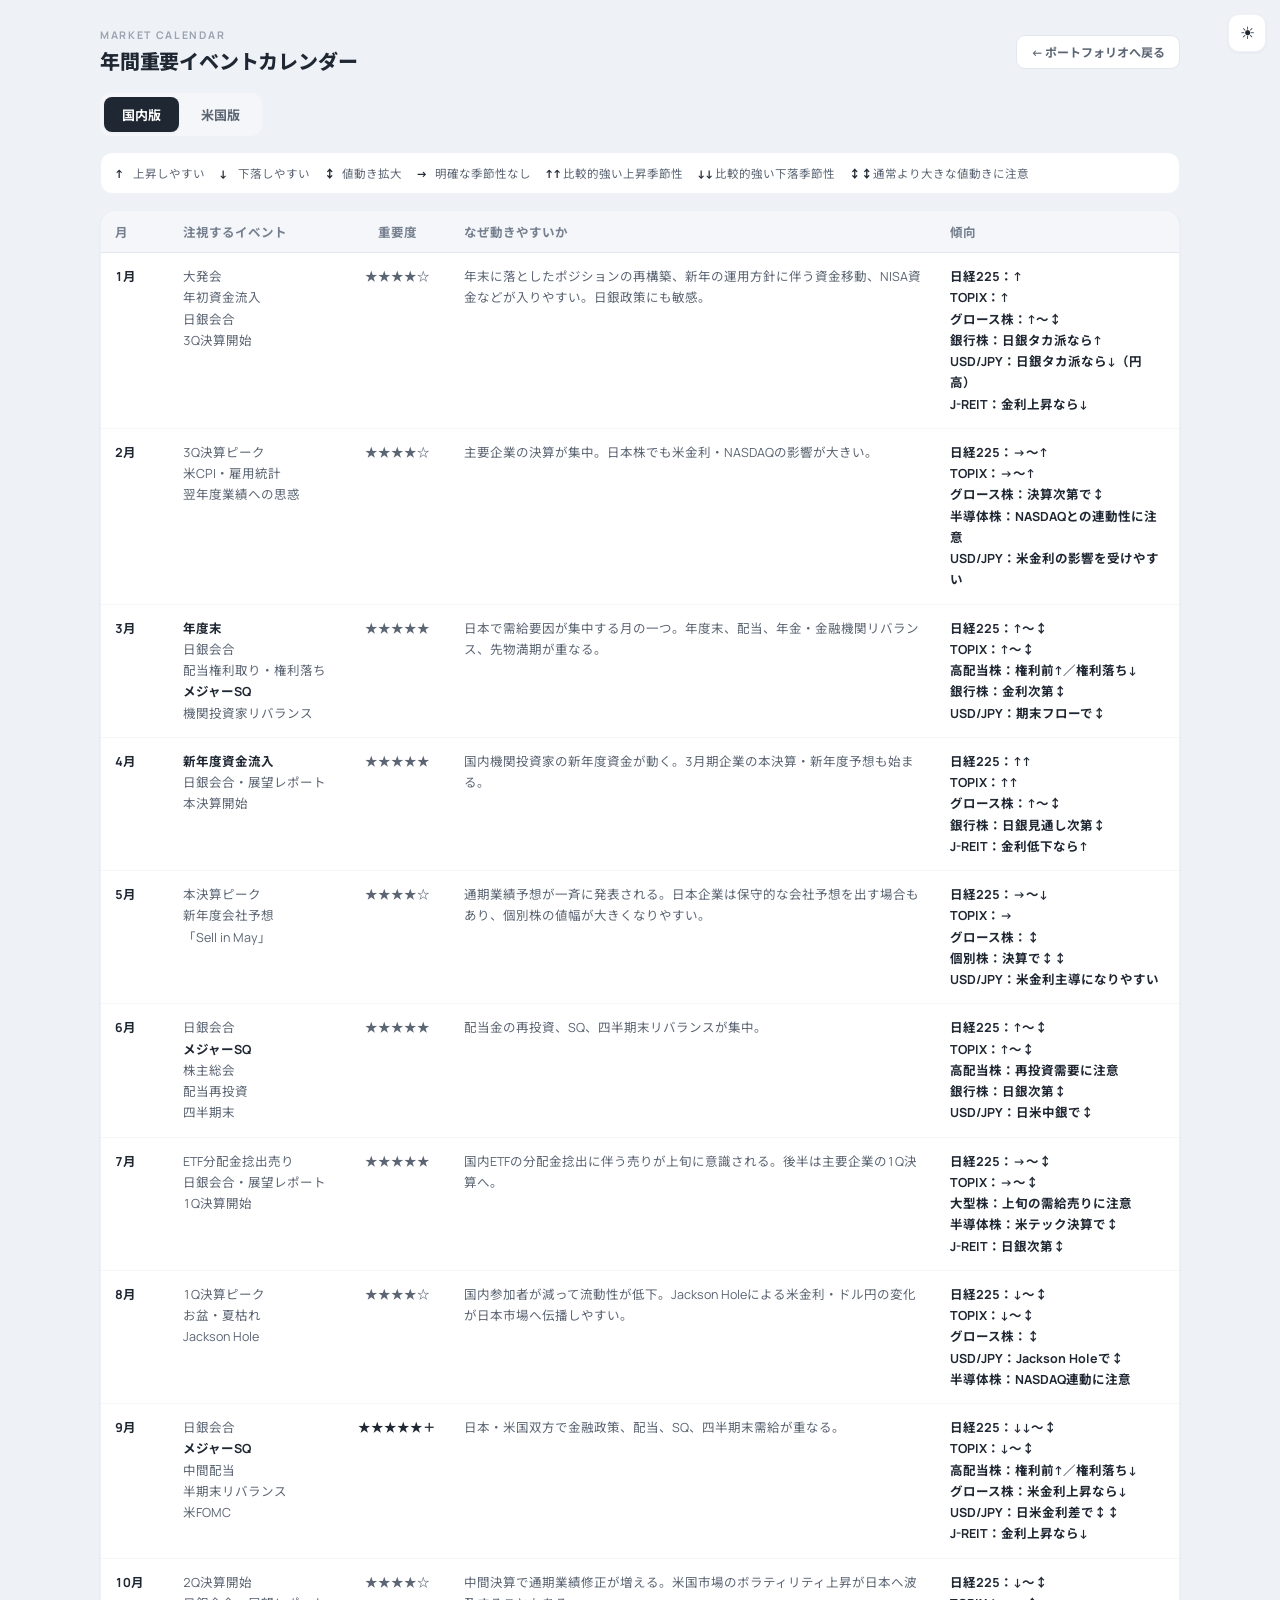
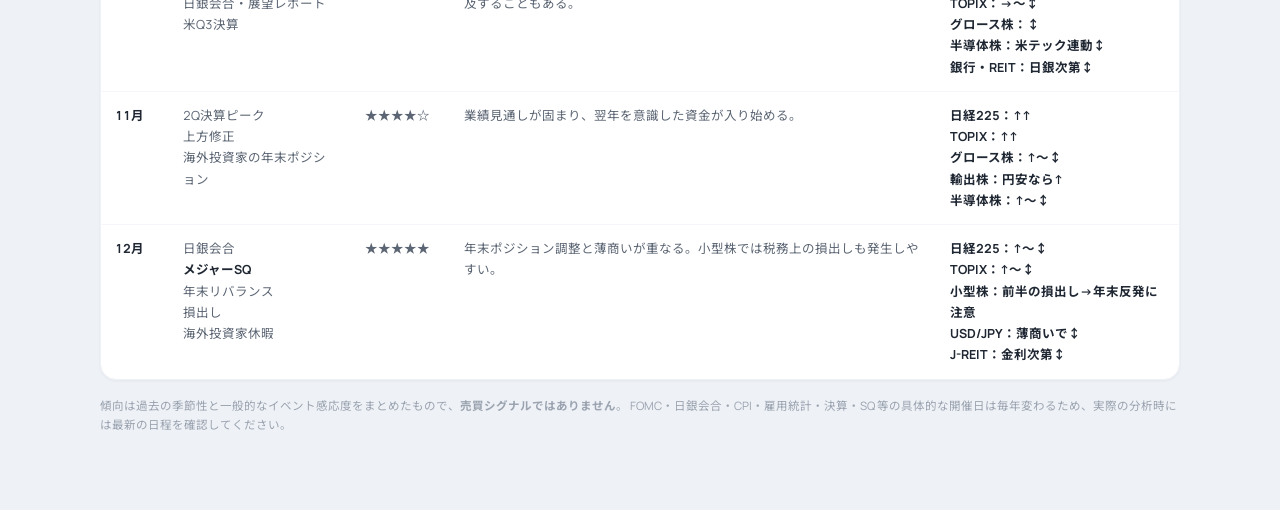
==== calendar.html @ 21ee5ef6 "[add] カレンダー画面" ====
<!DOCTYPE html>
<html>
<head>
<meta charset="utf-8">
<meta name="viewport" content="width=device-width, initial-scale=1">
<title>年間重要イベントカレンダー</title>
<meta name="description" content="日本株・米国株・為替・金利等を分析する際の年間の季節性・需給・金融政策・決算イベントをまとめた年間重要イベントカレンダー（国内版／米国版）。">
<meta name="robots" content="noindex">
<link rel="icon" type="image/svg+xml" href="./favicon.svg">
<link rel="icon" type="image/png" sizes="32x32" href="./favicon-32.png">
<link rel="apple-touch-icon" href="./apple-touch-icon.png">
<link rel="preconnect" href="https://fonts.googleapis.com">
<link rel="preconnect" href="https://fonts.gstatic.com" crossorigin>
<link href="https://fonts.googleapis.com/css2?family=Manrope:wght@400;500;600;700;800&family=Noto+Sans+JP:wght@400;500;700&display=swap" rel="stylesheet">
<link rel="stylesheet" href="./styles.css">
<script>
// テーマ初期化（FOUC回避）：index.html と同じ localStorage キー（pf-theme）を共有し、
// styles.css 適用前に <html data-theme> を確定させて初期描画のちらつきを防ぐ。
(function () {
  try {
    var saved = localStorage.getItem('pf-theme');
    var prefersDark = window.matchMedia && window.matchMedia('(prefers-color-scheme: dark)').matches;
    var theme = saved || (prefersDark ? 'dark' : 'light');
    document.documentElement.setAttribute('data-theme', theme);
  } catch (e) {
    document.documentElement.setAttribute('data-theme', 'light');
  }
})();
</script>
<style>
/* このページ専用スタイル。構造色は styles.css の var(--pf-*) を再利用する。 */
.cal-page { min-height: 100vh; padding: 28px 16px 64px; }
.cal-wrap { max-width: 1080px; margin: 0 auto; }
.cal-topbar { display: flex; justify-content: space-between; align-items: center; gap: 16px; flex-wrap: wrap; margin-bottom: 18px; }
.cal-heading { display: flex; flex-direction: column; gap: 4px; }
.cal-label { font-size: 10.5px; letter-spacing: .16em; color: var(--pf-muted); font-weight: 700; }
.cal-title { font-size: 20px; font-weight: 800; letter-spacing: -.01em; color: var(--pf-text); }
.cal-back { display: inline-flex; align-items: center; gap: 6px; text-decoration: none; border: 1px solid var(--pf-border-strong); background: var(--pf-surface); color: var(--pf-text-2); border-radius: 9px; padding: 7px 14px; font-family: inherit; font-size: 12px; font-weight: 700; cursor: pointer; transition: background-color .15s ease, color .15s ease; }
.cal-back:hover { background: var(--pf-surface-2); color: var(--pf-text); }

.cal-tabs { display: inline-flex; gap: 4px; background: var(--pf-surface-2); border-radius: 11px; padding: 4px; margin-bottom: 16px; }
.cal-tab { border: none; background: transparent; color: var(--pf-text-2); border-radius: 8px; padding: 8px 18px; font-family: inherit; font-size: 13px; font-weight: 700; cursor: pointer; transition: background-color .15s ease, color .15s ease; }
.cal-tab.is-active { background: var(--pf-toggle-active); color: var(--pf-on-accent); box-shadow: 0 1px 3px var(--pf-shadow); }

/* 記号レジェンド */
.cal-legend { display: flex; flex-wrap: wrap; gap: 8px 14px; margin-bottom: 16px; padding: 12px 14px; background: var(--pf-surface); border: 1px solid var(--pf-border); border-radius: 12px; }
.cal-legend-item { font-size: 11.5px; color: var(--pf-text-2); }
.cal-legend-sym { display: inline-block; min-width: 1.6em; font-weight: 800; color: var(--pf-text); }

/* テーブル */
.cal-card { background: var(--pf-surface); border: 1px solid var(--pf-border); border-radius: 16px; box-shadow: 0 1px 3px var(--pf-shadow); overflow: hidden; }
.cal-table-scroll { overflow-x: auto; }
.cal-table { width: 100%; border-collapse: collapse; font-size: 12.5px; }
.cal-table th { text-align: left; font-weight: 700; color: var(--pf-text-3); background: var(--pf-surface-2); padding: 11px 14px; border-bottom: 1px solid var(--pf-border-strong); white-space: nowrap; position: sticky; top: 0; }
.cal-table th.cal-c-imp { text-align: center; }
.cal-table td { padding: 13px 14px; border-bottom: 1px solid var(--pf-row-border); color: var(--pf-text-2); vertical-align: top; line-height: 1.7; }
.cal-table tr:last-child td { border-bottom: none; }
.cal-table tr:hover td { background: var(--pf-row-hover); }
.cal-table td strong, .cal-table th strong { color: var(--pf-text); font-weight: 700; }
.cal-c-month { color: var(--pf-text); font-weight: 800; white-space: nowrap; width: 68px; }
.cal-c-imp { text-align: center; white-space: nowrap; color: var(--pf-cat-jp); font-weight: 700; }
.cal-c-event { min-width: 150px; }
.cal-c-why { min-width: 200px; color: var(--pf-text-3); }
.cal-c-trend { min-width: 220px; }

.cal-note { margin-top: 16px; font-size: 11.5px; color: var(--pf-muted); line-height: 1.7; }
.cal-state { padding: 40px 16px; text-align: center; color: var(--pf-muted); font-size: 13px; }

@media (max-width: 640px) {
  .cal-page { padding: 20px 10px 48px; }
  .cal-title { font-size: 17px; }
  .cal-table { font-size: 12px; }
  .cal-table th, .cal-table td { padding: 10px 10px; }
}
</style>
</head>
<body>
<button id="pf-theme-toggle" class="pf-theme-toggle" type="button" aria-label="テーマ切替" title="ライト / ダーク切替"></button>
<script>
// テーマ切替トグル（index.html と同一挙動・同一 localStorage キー）
(function () {
  var btn = document.getElementById('pf-theme-toggle');
  if (!btn) return;
  var mq = window.matchMedia ? window.matchMedia('(prefers-color-scheme: dark)') : null;
  function current() { return document.documentElement.getAttribute('data-theme') === 'dark' ? 'dark' : 'light'; }
  function apply(theme) {
    document.documentElement.setAttribute('data-theme', theme);
    btn.textContent = theme === 'dark' ? '☾' : '☀';
  }
  apply(current());
  btn.addEventListener('click', function () {
    var next = current() === 'dark' ? 'light' : 'dark';
    try { localStorage.setItem('pf-theme', next); } catch (e) {}
    apply(next);
  });
  if (mq && mq.addEventListener) {
    mq.addEventListener('change', function (e) {
      var saved;
      try { saved = localStorage.getItem('pf-theme'); } catch (err) { saved = null; }
      if (!saved) apply(e.matches ? 'dark' : 'light');
    });
  }
})();
</script>

<div class="cal-page">
  <div class="cal-wrap">
    <div class="cal-topbar">
      <div class="cal-heading">
        <div class="cal-label">MARKET CALENDAR</div>
        <div class="cal-title">年間重要イベントカレンダー</div>
      </div>
      <a class="cal-back" href="./index.html">← ポートフォリオへ戻る</a>
    </div>

    <div class="cal-tabs" id="cal-tabs" role="tablist">
      <button class="cal-tab is-active" data-key="jp" role="tab" aria-selected="true">国内版</button>
      <button class="cal-tab" data-key="us" role="tab" aria-selected="false">米国版</button>
    </div>

    <div class="cal-legend" aria-label="傾向カラムの記号">
      <span class="cal-legend-item"><span class="cal-legend-sym">↑</span>上昇しやすい</span>
      <span class="cal-legend-item"><span class="cal-legend-sym">↓</span>下落しやすい</span>
      <span class="cal-legend-item"><span class="cal-legend-sym">↕</span>値動き拡大</span>
      <span class="cal-legend-item"><span class="cal-legend-sym">→</span>明確な季節性なし</span>
      <span class="cal-legend-item"><span class="cal-legend-sym">↑↑</span>比較的強い上昇季節性</span>
      <span class="cal-legend-item"><span class="cal-legend-sym">↓↓</span>比較的強い下落季節性</span>
      <span class="cal-legend-item"><span class="cal-legend-sym">↕↕</span>通常より大きな値動きに注意</span>
    </div>

    <div class="cal-card">
      <div id="cal-body" class="cal-table-scroll">
        <div class="cal-state">読み込み中…</div>
      </div>
    </div>

    <p class="cal-note">
      傾向は過去の季節性と一般的なイベント感応度をまとめたもので、<strong>売買シグナルではありません</strong>。
      FOMC・日銀会合・CPI・雇用統計・決算・SQ 等の具体的な開催日は毎年変わるため、実際の分析時には最新の日程を確認してください。
    </p>
  </div>
</div>

<script>
// ------------------------------------------------------------------
// マークダウン（chat-gpt/年間重要イベントカレンダー_*.md）の
// 「## 年間カレンダー」直後のテーブルのみを取り出して描画する。
// マークダウンを単一情報源とし、この画面はビューに徹する。
// ------------------------------------------------------------------
(function () {
  var SOURCES = {
    jp: 'chat-gpt/年間重要イベントカレンダー_国内版.md',
    us: 'chat-gpt/年間重要イベントカレンダー_米国版.md'
  };
  var cache = {};       // key -> HTMLString（描画済みテーブル）
  var current = 'jp';
  var body = document.getElementById('cal-body');

  function escapeHtml(s) {
    return s.replace(/&/g, '&amp;').replace(/</g, '&lt;').replace(/>/g, '&gt;');
  }
  // セル内の記法を安全に変換：先にエスケープ→**bold**と<br>のみ復元する。
  function renderCell(raw) {
    var html = escapeHtml(raw);
    html = html.replace(/&lt;br\s*\/?&gt;/gi, '<br>');       // <br> を復元
    html = html.replace(/\*\*([^*]+)\*\*/g, '<strong>$1</strong>'); // **bold**
    return html;
  }
  function splitRow(line) {
    // 前後の | を落としてセル分割（セル内に | は出現しない前提）
    var t = line.trim().replace(/^\|/, '').replace(/\|$/, '');
    return t.split('|').map(function (c) { return c.trim(); });
  }
  function isSeparator(cells) {
    return cells.every(function (c) { return /^:?-{2,}:?$/.test(c.replace(/\s/g, '')); });
  }

  // 「## 年間カレンダー」セクション内の最初のテーブルを抽出
  function extractTable(md) {
    var lines = md.split(/\r?\n/);
    var i = 0, n = lines.length;
    while (i < n && !/^##\s*年間カレンダー\s*$/.test(lines[i])) i++;
    if (i >= n) return null;
    i++;
    // テーブル開始（| で始まる行）まで空行等を読み飛ばす
    while (i < n && lines[i].trim().indexOf('|') !== 0) {
      if (/^#{1,6}\s/.test(lines[i])) return null; // 次の見出しに達したらテーブル無し
      i++;
    }
    var rows = [];
    while (i < n && lines[i].trim().indexOf('|') === 0) {
      rows.push(splitRow(lines[i]));
      i++;
    }
    if (rows.length < 2) return null;
    return rows;
  }

  function buildTableHtml(rows) {
    var header = rows[0];
    var classFor = ['cal-c-month', 'cal-c-event', 'cal-c-imp', 'cal-c-why', 'cal-c-trend'];
    var html = '<table class="cal-table"><thead><tr>';
    header.forEach(function (h, idx) {
      var extra = (idx === 2) ? ' cal-c-imp' : '';
      html += '<th class="' + (classFor[idx] || '') + extra + '">' + renderCell(h) + '</th>';
    });
    html += '</tr></thead><tbody>';
    for (var r = 1; r < rows.length; r++) {
      if (isSeparator(rows[r])) continue;
      html += '<tr>';
      rows[r].forEach(function (c, idx) {
        html += '<td class="' + (classFor[idx] || '') + '">' + renderCell(c) + '</td>';
      });
      html += '</tr>';
    }
    html += '</tbody></table>';
    return html;
  }

  function render(key) {
    if (cache[key]) { body.innerHTML = cache[key]; return; }
    body.innerHTML = '<div class="cal-state">読み込み中…</div>';
    fetch(encodeURI(SOURCES[key]))
      .then(function (res) {
        if (!res.ok) throw new Error('HTTP ' + res.status);
        return res.text();
      })
      .then(function (md) {
        var rows = extractTable(md);
        if (!rows) throw new Error('「年間カレンダー」テーブルが見つかりませんでした。');
        var html = buildTableHtml(rows);
        cache[key] = html;
        if (current === key) body.innerHTML = html;
      })
      .catch(function (err) {
        if (current === key) {
          body.innerHTML = '<div class="cal-state">カレンダーを読み込めませんでした（' + escapeHtml(String(err.message || err)) +
            '）。<br>ローカルでは簡易HTTPサーバ経由で開いてください（例: <code>python -m http.server</code>）。</div>';
        }
      });
  }

  // タブ切替
  var tabs = document.getElementById('cal-tabs');
  tabs.addEventListener('click', function (e) {
    var btn = e.target.closest('.cal-tab');
    if (!btn) return;
    var key = btn.getAttribute('data-key');
    if (key === current) return;
    current = key;
    Array.prototype.forEach.call(tabs.querySelectorAll('.cal-tab'), function (b) {
      var active = b === btn;
      b.classList.toggle('is-active', active);
      b.setAttribute('aria-selected', active ? 'true' : 'false');
    });
    render(key);
  });

  render(current);
})();
</script>
</body>
</html>
---- styles.css ----
/* 資産ポートフォリオ ダッシュボード — スタイル
   dashboard.dc.html のテンプレートはこのクラス（pf- 接頭辞）を参照。
   動的な値（色・幅・grid列など {{ }} 由来）はテンプレート側の inline style に残す。 */

/* ===== THEME TOKENS =====
   色は CSS 変数で一元管理。ライトを既定とし、[data-theme="dark"] で上書きする。
   カテゴリ色（#5b9bd5 等）や損益の赤緑はデータ可視化色のためテーマ非依存（JS 側で固定）。
   インライン style / JS が出力する構造色（背景・文字・境界・トグル）は var(--pf-*) を参照する。 */
:root {
  color-scheme: light;
  --pf-bg: #eef1f6;            /* ページ背景 */
  --pf-surface: #ffffff;       /* カード背景 */
  --pf-surface-2: #f4f6f9;     /* トグルグループ・チップ等の薄い面 */
  --pf-surface-soft: #fafbfc;  /* 空状態などの極薄面 */
  --pf-row-hover: #f6f8fb;     /* 行ホバー */
  --pf-row-hover-2: #f9fafc;   /* テーブル行ホバー */
  --pf-border: #eef1f5;        /* 標準ボーダー */
  --pf-border-strong: #e2e7ee; /* 強めのボーダー（戻るボタン・破線） */
  --pf-text: #1f2733;          /* 本文・濃色 */
  --pf-text-2: #5b6573;        /* 副次テキスト */
  --pf-text-3: #76808f;        /* 控えめテキスト */
  --pf-muted: #9aa3af;         /* ラベル・補助 */
  --pf-faint: #b6bdc7;         /* 最も淡い（非アクティブ矢印・中立） */
  --pf-divider: #dfe3e9;       /* 区切り「·」「/」 */
  --pf-grid: #f1f3f7;          /* グリッド線 */
  --pf-row-border: #f4f6f9;    /* 行境界 */
  --pf-track: #eef1f5;         /* ゲージのトラック */
  --pf-donut-ring: #f0f2f6;    /* ドーナツ背景リング */
  --pf-donut-text-stroke: #ffffff; /* 中央テキストの白縁（リングと重なっても可読に） */
  /* カテゴリ色（国内株/米国株/投信）。ライトを既定とし、ダークは同一色相の暗ステップへ差し替える。
     ダーク値は dataviz スキルの検証（明度帯 L0.48-0.67・彩度・CVD・対サーフェス3:1）を通過した色。 */
  --pf-cat-jp: #5b9bd5;        /* 国内株 */
  --pf-cat-us: #5cc4a3;        /* 米国株 */
  --pf-cat-fund: #9b8cd4;      /* 投資信託 */
  --pf-toggle-active: #1f2733; /* アクティブトグルの背景 */
  --pf-on-accent: #ffffff;     /* 濃色面の上の文字 */
  --pf-accent: #5b9bd5;        /* リンク等のアクセント */
  --pf-shadow: rgba(31, 39, 51, .05);
  --pf-shadow-2: rgba(31, 39, 51, .1);
  --pf-selection: #cfe0f3;
}

[data-theme="dark"] {
  color-scheme: dark;
  --pf-bg: #0e1217;
  --pf-surface: #171c24;
  --pf-surface-2: #222933;
  --pf-surface-soft: #141921;
  --pf-row-hover: #1e242d;
  --pf-row-hover-2: #1e242d;
  --pf-border: #272e39;
  --pf-border-strong: #333b47;
  --pf-text: #e7eaef;
  --pf-text-2: #aab3c0;
  --pf-text-3: #8a94a3;
  --pf-muted: #727c8b;
  --pf-faint: #566070;
  --pf-divider: #333b47;
  --pf-grid: #222933;
  --pf-row-border: #222933;
  --pf-track: #2a313c;
  --pf-donut-ring: #262d38;
  --pf-donut-text-stroke: #171c24;
  --pf-cat-jp: #4a86c4;        /* 国内株（ダーク・検証済み） */
  --pf-cat-us: #3ba081;        /* 米国株（ダーク・検証済み） */
  --pf-cat-fund: #8571c9;      /* 投資信託（ダーク・検証済み） */
  --pf-toggle-active: #3a4555;
  --pf-on-accent: #ffffff;
  --pf-accent: #6aa9e0;
  --pf-shadow: rgba(0, 0, 0, .3);
  --pf-shadow-2: rgba(0, 0, 0, .45);
  --pf-selection: #294a6b;
}

/* ===== RESET / GLOBAL ===== */
* { box-sizing: border-box; }
html, body { margin: 0; padding: 0; }
body { font-family: 'Manrope', 'Noto Sans JP', sans-serif; background: var(--pf-bg); color: var(--pf-text); -webkit-font-smoothing: antialiased; font-variant-numeric: tabular-nums; transition: background-color .2s ease, color .2s ease; }
::selection { background: var(--pf-selection); }

/* ===== LAYOUT ===== */
.pf-page { min-height: 100vh; padding: clamp(14px,3.5vw,30px) clamp(11px,3.5vw,20px) 70px; }
.pf-wrap { max-width: 1160px; margin: 0 auto; }

/* ===== THEME TOGGLE （x-dc の外に置く固定ボタン） ===== */
.pf-theme-toggle { position: fixed; top: 14px; right: 14px; z-index: 1000; width: 38px; height: 38px; border-radius: 11px; border: 1px solid var(--pf-border); background: var(--pf-surface); box-shadow: 0 1px 3px var(--pf-shadow); color: var(--pf-text); font-size: 17px; line-height: 1; cursor: pointer; display: flex; align-items: center; justify-content: center; transition: background-color .2s ease, border-color .2s ease, box-shadow .2s ease; }
.pf-theme-toggle:hover { box-shadow: 0 2px 8px var(--pf-shadow-2); }

/* ===== SCROLL TO TOP （x-dc の外に置く固定ボタン。一定量スクロールで表示） ===== */
.pf-totop { position: fixed; bottom: 20px; right: 14px; z-index: 1000; width: 44px; height: 44px; border-radius: 12px; border: 1px solid var(--pf-border); background: var(--pf-surface); box-shadow: 0 1px 3px var(--pf-shadow); color: var(--pf-text); font-size: 19px; line-height: 1; cursor: pointer; display: flex; align-items: center; justify-content: center; transition: background-color .2s ease, border-color .2s ease, box-shadow .2s ease, opacity .2s ease, visibility .2s ease, transform .2s ease; opacity: 0; visibility: hidden; transform: translateY(8px); }
.pf-totop.is-visible { opacity: 1; visibility: visible; transform: translateY(0); }
.pf-totop:hover { box-shadow: 0 2px 8px var(--pf-shadow-2); }

/* ===== shared utilities ===== */
.pf-label { color: var(--pf-muted); font-weight: 600; }   /* グレーの小見出しラベル */
.pf-strong { color: var(--pf-text); }                      /* 強調（濃色） */
.pf-strong2 { color: var(--pf-text-2); }
.pf-muted { color: var(--pf-text-3); }
.pf-code { font-size: 10.5px; color: var(--pf-muted); font-weight: 600; }
.pf-min0 { min-width: 0; }
.pf-tright { text-align: right; }
.pf-nowrap { white-space: nowrap; }
.pf-num { text-align: right; font-weight: 700; }         /* 右寄せ数値 */
.pf-subpct { opacity: .85; font-weight: 600; }            /* 値に添える % */
.pf-op85 { opacity: .85; }

/* ===== HEADER ===== */
.pf-topbar { display: flex; justify-content: space-between; align-items: center; gap: 16px; flex-wrap: wrap; margin-bottom: 18px; }
.pf-brand { display: flex; align-items: flex-end; gap: 13px; }
.pf-logo { width: 42px; height: 42px; border-radius: 13px; background: linear-gradient(135deg,#5b9bd5,#9b8cd4); display: flex; align-items: center; justify-content: center; color: #fff; font-weight: 800; font-size: 17px; letter-spacing: .02em; }
.pf-brand-label { font-size: 10.5px; letter-spacing: .16em; color: var(--pf-muted); font-weight: 700; }
.pf-brand-title { font-size: 18px; font-weight: 800; letter-spacing: -.01em; }
.pf-brand-cal { display: inline-flex; align-items: center; gap: 5px; text-decoration: none; border: 1px solid var(--pf-border-strong); background: var(--pf-surface); color: var(--pf-text-2); border-radius: 9px; padding: 6px 12px; font-size: 12px; font-weight: 700; white-space: nowrap; transition: background-color .15s ease, color .15s ease, border-color .15s ease; }
.pf-brand-cal:hover { background: var(--pf-surface-2); color: var(--pf-text); border-color: var(--pf-accent); }
.pf-meta { text-align: right; font-size: 12px; color: var(--pf-text-3); line-height: 1.7; }
.pf-meta-rate { display: flex; align-items: center; justify-content: flex-end; gap: 7px; margin-top: 2px; }
.pf-meta-badge { display: inline-flex; align-items: center; gap: 4px; font-size: 10.5px; color: var(--pf-muted); }
.pf-meta-mobile { display: flex; flex-wrap: wrap; align-items: center; gap: 2px 7px; width: 100%; font-size: 11px; color: var(--pf-muted); line-height: 1.4; }
.pf-dot { width: 7px; height: 7px; border-radius: 50%; }
.pf-dot-sm { width: 6px; height: 6px; border-radius: 50%; }

/* ===== SUMMARY + TREND CHART ===== */
.pf-summary { background: var(--pf-surface); border: 1px solid var(--pf-border); box-shadow: 0 1px 3px var(--pf-shadow); border-radius: 16px; padding: clamp(9px,2vw,12px) clamp(14px,4vw,20px); margin-bottom: 12px; }
.pf-summary-head { display: flex; flex-wrap: wrap; gap: 6px 16px; align-items: flex-start; justify-content: space-between; margin-bottom: 8px; }
.pf-summary-left { display: flex; flex-direction: column; align-items: flex-start; gap: 3px; flex: 1 1 auto; min-width: 0; }
.pf-total { font-size: clamp(21px,4.4vw,27px); font-weight: 800; letter-spacing: -.02em; line-height: 1.1; }
.pf-total-label { font-size: 11px; color: var(--pf-muted); font-weight: 600; letter-spacing: .03em; margin-right: 6px; }
.pf-summary-metrics { font-size: 12px; }
.pf-toggles { display: flex; flex-wrap: nowrap; gap: 6px; align-items: flex-start; margin-left: auto; }
.pf-toggle-group { display: flex; gap: 2px; background: var(--pf-surface-2); border-radius: 8px; padding: 2px; }
.pf-tbtn { border: none; border-radius: 6px; padding: 4px 9px; cursor: pointer; font-family: inherit; font-size: 11px; font-weight: 700; white-space: nowrap; }
.pf-tbtn--r { padding: 4px 8px; }
.pf-chart-pos { position: relative; }
.pf-chart-svg { display: block; height: clamp(72px,11vw,96px); }
.pf-chart-dots { position: absolute; inset: 0; pointer-events: none; }
.pf-chart-dot { position: absolute; width: 9px; height: 9px; transform: translate(-50%,-50%); pointer-events: none; }
.pf-chart-dot::before { content: ""; position: absolute; left: 50%; top: 50%; width: 9px; height: 9px; border-radius: 50%; background: var(--pf-surface); border: 2px solid currentColor; box-sizing: border-box; transform: translate(-50%,-50%); }
.pf-chart-dot--active::before { width: 12px; height: 12px; }
.pf-chart-hit { position: absolute; inset: 0; z-index: 2; cursor: pointer; }
.pf-chart-tip { position: absolute; z-index: 3; pointer-events: none; white-space: nowrap; background: var(--pf-surface); border: 1px solid var(--pf-border); border-radius: 8px; box-shadow: 0 1px 3px var(--pf-shadow); padding: 5px 9px; line-height: 1.35; text-align: center; }
.pf-chart-tip-d { display: block; font-size: 10.5px; color: var(--pf-muted); }
.pf-chart-tip-v { display: block; font-size: 12.5px; font-weight: 700; letter-spacing: -.01em; font-variant-numeric: tabular-nums; }
.pf-chart-tip-m { display: block; font-size: 10.5px; font-weight: 700; letter-spacing: -.01em; font-variant-numeric: tabular-nums; margin-top: 1px; }
.pf-chart-xticks { display: flex; justify-content: space-between; margin-top: 3px; font-size: 10.5px; color: var(--pf-muted); }
.pf-empty { height: clamp(64px,11vw,84px); display: flex; align-items: center; justify-content: center; text-align: center; padding: 0 16px; color: var(--pf-muted); font-size: 13px; line-height: 1.6; background: var(--pf-surface-soft); border-radius: 12px; border: 1px dashed var(--pf-border-strong); }
.pf-daymonth { margin-top: 7px; font-size: 11.5px; color: var(--pf-text-3); line-height: 1.5; }
.pf-period { margin-top: 5px; font-size: 12px; color: var(--pf-text-3); }
.pf-hilo { margin-top: 3px; font-size: 11px; color: var(--pf-muted); white-space: nowrap; }
/* 資産構成の推移（積み上げ棒） */
.pf-bars-unit { font-size: 9.5px; color: var(--pf-muted); margin: 2px 0 2px 34px; }
.pf-bars-wrap { position: relative; padding-left: 34px; }
.pf-bars-yaxis { position: absolute; left: 0; top: 0; bottom: 0; width: 32px; }
.pf-bars-ytick { position: absolute; right: 4px; transform: translateY(-50%); font-size: 9.5px; color: var(--pf-muted); white-space: nowrap; }
.pf-bars-scroll { overflow-x: auto; overflow-y: hidden; }
.pf-bars-track { width: 100%; } /* min-width はテンプレ inline（棒数×幅）で横スクロールを発生 */
.pf-bars-plot { position: relative; height: clamp(150px,26vw,200px); }
.pf-bars-grid { position: absolute; left: 0; right: 0; border-top: 1px solid var(--pf-grid); }
.pf-bar-chart { position: relative; z-index: 1; display: flex; align-items: flex-end; gap: clamp(3px,1vw,10px); height: 100%; }
.pf-bar-col { flex: 1 1 0; height: 100%; display: flex; flex-direction: column; justify-content: flex-end; cursor: pointer; transition: opacity .15s; min-width: 0; }
.pf-bar-stack { width: 100%; display: flex; flex-direction: column; border-radius: 3px 3px 0 0; overflow: hidden; }
/* 積み上げ区分の境界に 2px のサーフェス隙間を入れて塗り同士を分離する（境界線で区切らない）。
   border-box により height% 内に収め、レイアウト（スタック総高）は不変に保つ。 */
.pf-bar-seg { width: 100%; box-sizing: border-box; border-top: 2px solid var(--pf-surface); }
.pf-bar-seg:first-child { border-top: 0; } /* スタック最上部は端であって境界ではない */
.pf-bars-xticks { display: flex; gap: clamp(3px,1vw,10px); margin-top: 4px; }
.pf-bars-xtick { flex: 1 1 0; text-align: center; font-size: 10px; color: var(--pf-muted); white-space: nowrap; overflow: hidden; min-width: 0; }
.pf-bars-legend { display: flex; flex-wrap: wrap; gap: 6px 16px; margin-top: 10px; padding-left: 34px; }
.pf-bars-legi { display: flex; align-items: center; gap: 6px; font-size: 11.5px; color: var(--pf-text-3); }
.pf-bars-tip { position: absolute; z-index: 4; pointer-events: none; white-space: nowrap; background: var(--pf-surface); border: 1px solid var(--pf-border); border-radius: 8px; box-shadow: 0 1px 6px var(--pf-shadow-2); padding: 7px 10px; transform: translateX(-50%); min-width: 130px; }
.pf-bars-tip-d { font-size: 10.5px; color: var(--pf-muted); }
.pf-bars-tip-t { font-size: 13px; font-weight: 800; letter-spacing: -.01em; margin-bottom: 3px; }
.pf-bars-tip-m { font-size: 10.5px; font-weight: 700; letter-spacing: -.01em; font-variant-numeric: tabular-nums; margin-top: -1px; margin-bottom: 3px; }
.pf-bars-tip-row { display: flex; align-items: center; gap: 6px; font-size: 11px; margin-top: 2px; }
.pf-bars-tip-name { color: var(--pf-text-3); flex: 1; }
.pf-bars-tip-v { font-weight: 700; }

/* ===== SORT (テーブルヘッダのクリックで並び替え) ===== */
.pf-th { display: flex; align-items: center; gap: 3px; cursor: pointer; user-select: none; }
.pf-th--r { justify-content: flex-end; }
.pf-th-arw { font-size: 9px; line-height: 1; }
.pf-msort { display: flex; flex-wrap: wrap; align-items: center; gap: 6px; padding: 4px 0 10px; }
.pf-msort-label { font-size: 10.5px; color: var(--pf-muted); font-weight: 700; }
.pf-msort-chip { border: 1px solid var(--pf-border); background: var(--pf-surface); border-radius: 7px; padding: 4px 9px; font-family: inherit; font-size: 11px; font-weight: 700; cursor: pointer; }

/* ===== DONUT + LEGEND / DRILL-DOWN ===== */
.pf-donut-card { background: var(--pf-surface); border: 1px solid var(--pf-border); box-shadow: 0 1px 3px var(--pf-shadow); border-radius: 18px; padding: clamp(18px,4vw,26px) clamp(18px,4vw,30px); margin-bottom: 14px; display: flex; gap: clamp(18px,4vw,40px); flex-wrap: wrap; align-items: center; justify-content: center; }
.pf-donut { position: relative; width: 236px; height: 236px; flex: none; }
.pf-donut-labels { font-family: 'Manrope','Noto Sans JP',sans-serif; pointer-events: none; }
.pf-donut-seg { cursor: pointer; transition: opacity .15s; }
.pf-donut-center { position: absolute; inset: 0; display: flex; flex-direction: column; align-items: center; justify-content: center; text-align: center; pointer-events: none; padding: 0 30px; }
/* 中央テキストは縁(stroke)を後ろに敷き、リングと重なっても可読にする */
.pf-donut-center-label, .pf-donut-center-value, .pf-donut-center-sub, .pf-donut-center-sub2 { paint-order: stroke fill; -webkit-text-stroke: 3px var(--pf-donut-text-stroke); }
.pf-donut-center-label { font-size: 11px; color: var(--pf-muted); font-weight: 700; }
.pf-donut-center-value { font-size: 23px; font-weight: 800; letter-spacing: -.02em; margin-top: 2px; -webkit-text-stroke-width: 4px; }
.pf-donut-center-sub { font-size: 12px; margin-top: 3px; font-weight: 700; }
.pf-donut-center-sub2 { font-size: 12px; margin-top: 1px; font-weight: 700; }
.pf-legend { flex: 1; min-width: 300px; max-width: 560px; display: flex; flex-direction: column; gap: 3px; }
.pf-legend-row { display: grid; gap: 14px; align-items: center; padding: 11px 12px; border-radius: 11px; cursor: pointer; }
.pf-swatch { width: 13px; height: 13px; border-radius: 4px; }
.pf-swatch-sm { width: 10px; height: 10px; border-radius: 3px; }
.pf-legend-name { font-weight: 700; font-size: 14px; white-space: nowrap; overflow: hidden; text-overflow: ellipsis; }
.pf-legend-eval { font-size: 11.5px; color: var(--pf-muted); margin-top: 2px; }
.pf-legend-eval-col { font-size: 12.5px; color: var(--pf-text-3); font-weight: 600; text-align: right; white-space: nowrap; }   /* モバイル：評価額を独立カラムで表示 */
.pf-legend-bar-wrap { display: flex; align-items: center; gap: 10px; }
.pf-legend-bar-track { flex: 1; min-width: 0; height: 7px; border-radius: 4px; background: var(--pf-track); overflow: hidden; }   /* ゲージは列幅に応じて伸縮（狭幅で縮み損益のはみ出しを防ぐ） */
.pf-legend-bar-fill { height: 100%; border-radius: 4px; }
.pf-legend-ratio { font-size: 16px; font-weight: 800; width: 50px; text-align: right; }
.pf-legend-ratio-sm { font-size: 15px; font-weight: 800; }
.pf-legend-gain { font-size: 13px; font-weight: 700; }
.pf-legend-gainpct { font-size: 11px; opacity: .8; }
/* drill-down */
.pf-drillpane { flex: 1; min-width: 300px; max-width: 560px; }
.pf-back { border: 1px solid var(--pf-border-strong); background: var(--pf-surface); color: var(--pf-text-2); border-radius: 9px; padding: 6px 13px; font-family: inherit; font-size: 12px; font-weight: 700; cursor: pointer; margin-bottom: 13px; }
.pf-drill-head { display: flex; align-items: center; gap: 10px; }
.pf-drill-name { font-size: 18px; font-weight: 800; }
.pf-drill-count { font-size: 12px; color: var(--pf-muted); font-weight: 600; }
.pf-drill-eval { font-size: 30px; font-weight: 800; letter-spacing: -.02em; margin-top: 6px; }
.pf-drill-gain { font-size: 14px; font-weight: 700; margin-top: 2px; }
.pf-drill-daymonth { font-size: 13px; color: var(--pf-text-3); margin-top: 4px; }
.pf-drill-list { margin-top: 13px; border-top: 1px solid var(--pf-border); padding-top: 5px; }
.pf-drill-row { display: grid; grid-template-columns: 11px minmax(80px,1fr) 50px 110px; gap: 11px; align-items: center; padding: 7px 6px; font-size: 13px; border-radius: 8px; }
.pf-drill-rowname { min-width: 0; white-space: nowrap; overflow: hidden; text-overflow: ellipsis; font-weight: 600; }
.pf-drill-pct { text-align: right; font-weight: 800; }
.pf-drill-eval2 { text-align: right; color: var(--pf-text-3); }

/* ===== CATEGORY TABLES ===== */
.pf-cat-card { background: var(--pf-surface); border: 1px solid var(--pf-border); border-radius: 16px; margin-bottom: 12px; box-shadow: 0 1px 3px var(--pf-shadow); overflow: hidden; transition: opacity .2s; }
.pf-cat-head { display: flex; align-items: center; gap: 16px; padding: 16px 22px; cursor: pointer; }
.pf-cat-title { flex: 1; min-width: 0; }
.pf-cat-name { font-weight: 800; font-size: 15px; }
.pf-cat-count { color: var(--pf-muted); font-weight: 500; font-size: 12px; margin-left: 8px; }
.pf-cat-stat { font-size: 12px; color: var(--pf-muted); text-align: right; }
.pf-cat-stat-ratio { color: var(--pf-text); font-size: 14px; }
.pf-cat-stat-num { font-size: 13px; }
.pf-cat-eval { text-align: right; width: 160px; }
.pf-cat-eval-v { font-size: 17px; font-weight: 800; }
.pf-cat-eval-gain { font-size: 12px; font-weight: 700; }
.pf-cat-body { padding: 0 clamp(12px,4vw,22px) 14px; }
.pf-htable-head { display: grid; grid-template-columns: minmax(0,2.6fr) 1.1fr 1fr 1.3fr 1.4fr; gap: 8px; padding: 9px 12px; font-size: 11px; color: var(--pf-muted); font-weight: 700; border-bottom: 1px solid var(--pf-border); }
.pf-htable-row { display: grid; grid-template-columns: minmax(0,2.6fr) 1.1fr 1fr 1.3fr 1.4fr; gap: 8px; padding: 12px; font-size: 13px; border-bottom: 1px solid var(--pf-row-border); align-items: center; }
.pf-h-name { font-weight: 700; white-space: nowrap; overflow: hidden; text-overflow: ellipsis; }
/* 銘柄名を株価ページ(Yahoo!ファイナンス)へのリンクにする。色は本文を継承し、ホバーで下線＋アクセント色。 */
.pf-quote-link { display: block; color: inherit; text-decoration: none; cursor: pointer; }
.pf-quote-link:hover { color: var(--pf-accent); text-decoration: underline; text-underline-offset: 2px; }
.pf-quote-link::after { content: "↗"; margin-left: 4px; font-size: .82em; opacity: .55; font-weight: 600; }
.pf-h-sub { font-size: 11px; color: var(--pf-muted); margin-top: 1px; }
.pf-h-gain { font-weight: 800; }
.pf-h-gainpct { font-size: 11px; opacity: .8; }
/* mobile holding rows */
.pf-hrow-m { padding: 11px 2px; border-bottom: 1px solid var(--pf-row-border); }
.pf-hrow-m-top { display: flex; justify-content: space-between; gap: 10px; align-items: baseline; }
.pf-hrow-m-name { min-width: 0; white-space: nowrap; overflow: hidden; text-overflow: ellipsis; font-weight: 700; font-size: 14px; }
.pf-hrow-m-eval { font-weight: 800; font-size: 14px; white-space: nowrap; }
.pf-hrow-m-sub { display: flex; justify-content: space-between; gap: 10px; margin-top: 4px; font-size: 12px; color: var(--pf-text-3); }
.pf-hrow-m-gain { white-space: nowrap; font-weight: 700; }

/* ===== NISA 非課税枠（生涯） ===== */
.pf-nisa-card { background: var(--pf-surface); border: 1px solid var(--pf-border); border-radius: 16px; box-shadow: 0 1px 3px var(--pf-shadow); padding: clamp(14px,3.5vw,20px) clamp(16px,4vw,24px); margin-bottom: 12px; }
.pf-nisa-head { display: flex; align-items: baseline; gap: 10px; margin-bottom: 14px; }
.pf-nisa-title { font-weight: 800; font-size: 15px; }
.pf-nisa-sub { font-size: 11px; color: var(--pf-muted); font-weight: 600; }
.pf-nisa-frame { margin-bottom: 14px; }
.pf-nisa-frame-top { display: flex; align-items: baseline; justify-content: space-between; gap: 10px; margin-bottom: 5px; }
.pf-nisa-frame-name { display: flex; align-items: center; gap: 7px; font-weight: 700; font-size: 13px; }
.pf-nisa-frame-pct { font-weight: 800; font-size: 14px; color: var(--pf-text-2); }
.pf-nisa-track { display: flex; height: 12px; border-radius: 6px; background: var(--pf-track); overflow: hidden; }
.pf-nisa-fill { height: 100%; }
.pf-nisa-frame-stat { margin-top: 5px; font-size: 12px; color: var(--pf-text-3); }
.pf-nisa-frame-stat b { color: var(--pf-text); font-weight: 700; }
.pf-nisa-cap { color: var(--pf-muted); }
.pf-nisa-total { margin-top: 4px; padding-top: 14px; border-top: 1px solid var(--pf-border); }

/* ===== 分析パネル（1カードにまとめ・アコーディオン） ===== */
.pf-analysis { background: var(--pf-surface); border: 1px solid var(--pf-border); border-radius: 16px; box-shadow: 0 1px 3px var(--pf-shadow); padding: clamp(14px,3.5vw,20px) clamp(16px,4vw,24px); margin-bottom: 12px; }
.pf-analysis-head { font-weight: 800; font-size: 15px; margin: 0 0 6px; }
.pf-panel-item { border-top: 1px solid var(--pf-border); }
.pf-panel-toggle { width: 100%; display: flex; align-items: center; justify-content: space-between; gap: 10px; background: transparent; border: none; padding: 14px 0; font-family: inherit; cursor: pointer; text-align: left; }
.pf-panel-titles { display: flex; flex-direction: column; gap: 2px; }
.pf-panel-title { font-weight: 800; font-size: 14px; color: var(--pf-text); }
.pf-panel-sub { font-size: 11px; color: var(--pf-muted); font-weight: 600; }
.pf-panel-caret { font-size: 10px; color: var(--pf-muted); }
.pf-panel-body { padding: 2px 0 16px; }

/* ===== 分析 / 暴落耐性分析 ===== */
.pf-crash-now { font-size: 12px; color: var(--pf-text-3); margin-bottom: 8px; }
.pf-crash-now b { color: var(--pf-text); font-weight: 800; font-size: 14px; }
.pf-crash-controls { display: flex; flex-wrap: wrap; align-items: flex-end; gap: 12px 20px; padding: 12px 14px; margin-bottom: 16px; background: var(--pf-row-hover, rgba(127,127,127,0.06)); border: 1px solid var(--pf-border); border-radius: 12px; }
.pf-crash-ctrl-group { display: flex; flex-wrap: wrap; align-items: center; gap: 6px 10px; }
.pf-crash-ctrl-label { font-size: 11px; font-weight: 700; color: var(--pf-text-3); margin-right: 2px; }
.pf-crash-ctrl-field { display: inline-flex; align-items: center; gap: 4px; }
.pf-crash-ctrl-name { font-size: 11px; font-weight: 600; color: var(--pf-text-3); }
.pf-crash-ctrl-sign { font-size: 12px; color: var(--pf-muted); font-weight: 700; }
.pf-crash-ctrl-unit { font-size: 11px; color: var(--pf-muted); }
.pf-crash-input { width: 56px; padding: 4px 6px; font-family: inherit; font-size: 13px; font-weight: 700; text-align: right; color: var(--pf-text); background: var(--pf-surface); border: 1px solid var(--pf-border); border-radius: 8px; }
.pf-crash-input:focus { outline: none; border-color: var(--pf-accent); }
.pf-crash-reset { margin-left: auto; align-self: center; padding: 6px 12px; font-family: inherit; font-size: 11px; font-weight: 700; color: var(--pf-text-3); background: var(--pf-surface); border: 1px solid var(--pf-border); border-radius: 8px; cursor: pointer; }
.pf-crash-reset:hover { color: var(--pf-text); border-color: var(--pf-accent); }
.pf-crash-model { margin-top: 16px; }
.pf-crash-model-head { display: flex; align-items: baseline; gap: 10px; margin-bottom: 10px; }
.pf-crash-model-label { font-weight: 800; font-size: 14px; }
.pf-crash-grid { display: grid; grid-template-columns: repeat(3, minmax(0, 1fr)); gap: 10px; }
.pf-crash-scn { border: 1px solid var(--pf-border); border-radius: 12px; padding: 12px 14px; background: var(--pf-surface); }
.pf-crash-scn-head { display: flex; align-items: baseline; justify-content: space-between; gap: 8px; margin-bottom: 6px; }
.pf-crash-scn-drop { font-weight: 800; font-size: 16px; color: var(--pf-text); }
.pf-crash-scn-turn { font-size: 10px; font-weight: 700; }
.pf-crash-after { font-weight: 800; font-size: 17px; letter-spacing: -0.02em; }
.pf-crash-delta { font-size: 11px; color: var(--pf-text-3); margin-top: 3px; }
.pf-crash-delta .pf-subpct { color: var(--pf-muted); margin-left: 3px; }
.pf-crash-gain { font-size: 11px; color: var(--pf-text-3); margin-top: 2px; }
.pf-crash-track { height: 6px; border-radius: 3px; background: var(--pf-track); overflow: hidden; margin: 8px 0; }
.pf-crash-fill { height: 100%; background: var(--pf-down, #d75049); }
.pf-crash-cats { border-top: 1px solid var(--pf-border); padding-top: 7px; }
.pf-crash-cat-row { display: grid; grid-template-columns: 13px minmax(0,1fr) auto; align-items: center; gap: 6px; font-size: 11px; color: var(--pf-text-3); padding: 1px 0; }
.pf-crash-cat-name { overflow: hidden; text-overflow: ellipsis; white-space: nowrap; }
.pf-crash-cat-drop { color: var(--pf-muted); text-align: right; }
.pf-crash-note { margin-top: 14px; font-size: 11px; color: var(--pf-muted); line-height: 1.7; }

/* ===== 分析 / 将来シミュレーション ===== */
.pf-crash-input--wide { width: 96px; }
.pf-future-summary { margin-bottom: 16px; }
.pf-future-final { display: flex; align-items: baseline; gap: 10px; flex-wrap: wrap; }
.pf-future-final-label { font-size: 12px; color: var(--pf-text-3); font-weight: 700; }
.pf-future-final-val { font-weight: 800; font-size: clamp(22px,6vw,30px); letter-spacing: -0.02em; }
.pf-future-breakdown { display: flex; flex-wrap: wrap; gap: 4px 16px; font-size: 12px; color: var(--pf-text-3); margin-top: 6px; }
.pf-future-bd-item b { color: var(--pf-text); font-weight: 700; }
.pf-future-bd-item .pf-subpct { margin-left: 3px; }
.pf-future-bar { display: flex; height: 12px; border-radius: 6px; overflow: hidden; background: var(--pf-track); margin-top: 10px; }
.pf-future-bar-contrib { height: 100%; background: #5b9bd5; }
.pf-future-bar-profit { height: 100%; background: #5cc4a3; }
.pf-future-legend { display: flex; gap: 16px; font-size: 11px; color: var(--pf-text-3); margin-top: 8px; }
.pf-future-legi { display: inline-flex; align-items: center; gap: 6px; }
.pf-future-sw-contrib { background: #5b9bd5; }
.pf-future-sw-profit { background: #5cc4a3; }
.pf-future-modes { margin-bottom: 12px; }
.pf-future-note-ok { font-size: 11px; color: var(--pf-muted); margin-top: 6px; }

/* ===== 分析 / リバランス提案 ===== */
.pf-rebal-head, .pf-rebal-row { display: grid; grid-template-columns: minmax(0,1.2fr) minmax(0,1fr) 78px minmax(0,1.4fr); gap: 10px; align-items: center; }
.pf-rebal-head { font-size: 10px; font-weight: 700; color: var(--pf-muted); padding: 4px 0; border-bottom: 1px solid var(--pf-border); }
.pf-rebal-row { padding: 9px 0; border-bottom: 1px solid var(--pf-border); }
.pf-rebal-c-name { display: inline-flex; align-items: center; gap: 7px; font-weight: 700; font-size: 13px; }
.pf-rebal-c-cur, .pf-rebal-c-act { display: flex; flex-direction: column; gap: 1px; }
.pf-rebal-c-act { text-align: right; }
.pf-rebal-pct { font-weight: 700; font-size: 13px; }
.pf-rebal-diff { font-weight: 800; font-size: 14px; }
.pf-rebal-sub { font-size: 10px; color: var(--pf-muted); }
.pf-rebal-c-tgt { text-align: center; }
.pf-rebal-reset { margin-top: 12px; }

/* ===== 分析 / ドローダウン・変動性 ===== */
.pf-dd-stats { display: grid; grid-template-columns: repeat(2, minmax(0,1fr)); gap: 10px; margin-bottom: 16px; }
.pf-dd-stat { display: flex; flex-direction: column; gap: 2px; border: 1px solid var(--pf-border); border-radius: 12px; padding: 12px 14px; }
.pf-dd-label { font-size: 11px; color: var(--pf-text-3); font-weight: 700; }
.pf-dd-val { font-weight: 800; font-size: 20px; letter-spacing: -0.02em; }
.pf-dd-neg { color: var(--pf-down, #d75049); }
.pf-dd-sub { font-size: 10px; color: var(--pf-muted); }
.pf-dd-chart-label { font-size: 11px; font-weight: 700; color: var(--pf-text-3); margin-bottom: 6px; }

@media (max-width: 680px) {
  .pf-crash-grid { grid-template-columns: 1fr; }
  .pf-dd-stats { grid-template-columns: 1fr; }
  .pf-rebal-head { display: none; }
  /* モバイルは 2列×2段：1段目=区分名／目標入力、2段目=現在／必要売買 */
  .pf-rebal-row { grid-template-columns: minmax(0,1fr) 72px; row-gap: 6px; }
  .pf-rebal-c-name { grid-row: 1; grid-column: 1; }
  .pf-rebal-c-tgt { grid-row: 1; grid-column: 2; }
  .pf-rebal-c-cur { grid-row: 2; grid-column: 1; }
  .pf-rebal-c-act { grid-row: 2; grid-column: 2; }
}

/* ===== FOOTER / CREDIT ===== */
.pf-notes { margin-top: 18px; font-size: 11px; color: var(--pf-muted); line-height: 1.8; }
.pf-credit { margin-top: 14px; background: var(--pf-surface); border: 1px solid var(--pf-border); border-radius: 16px; box-shadow: 0 1px 3px var(--pf-shadow); padding: 16px; text-align: center; font-size: 12px; color: var(--pf-muted); }
.pf-credit-link { color: var(--pf-accent); text-decoration: none; font-weight: 600; }
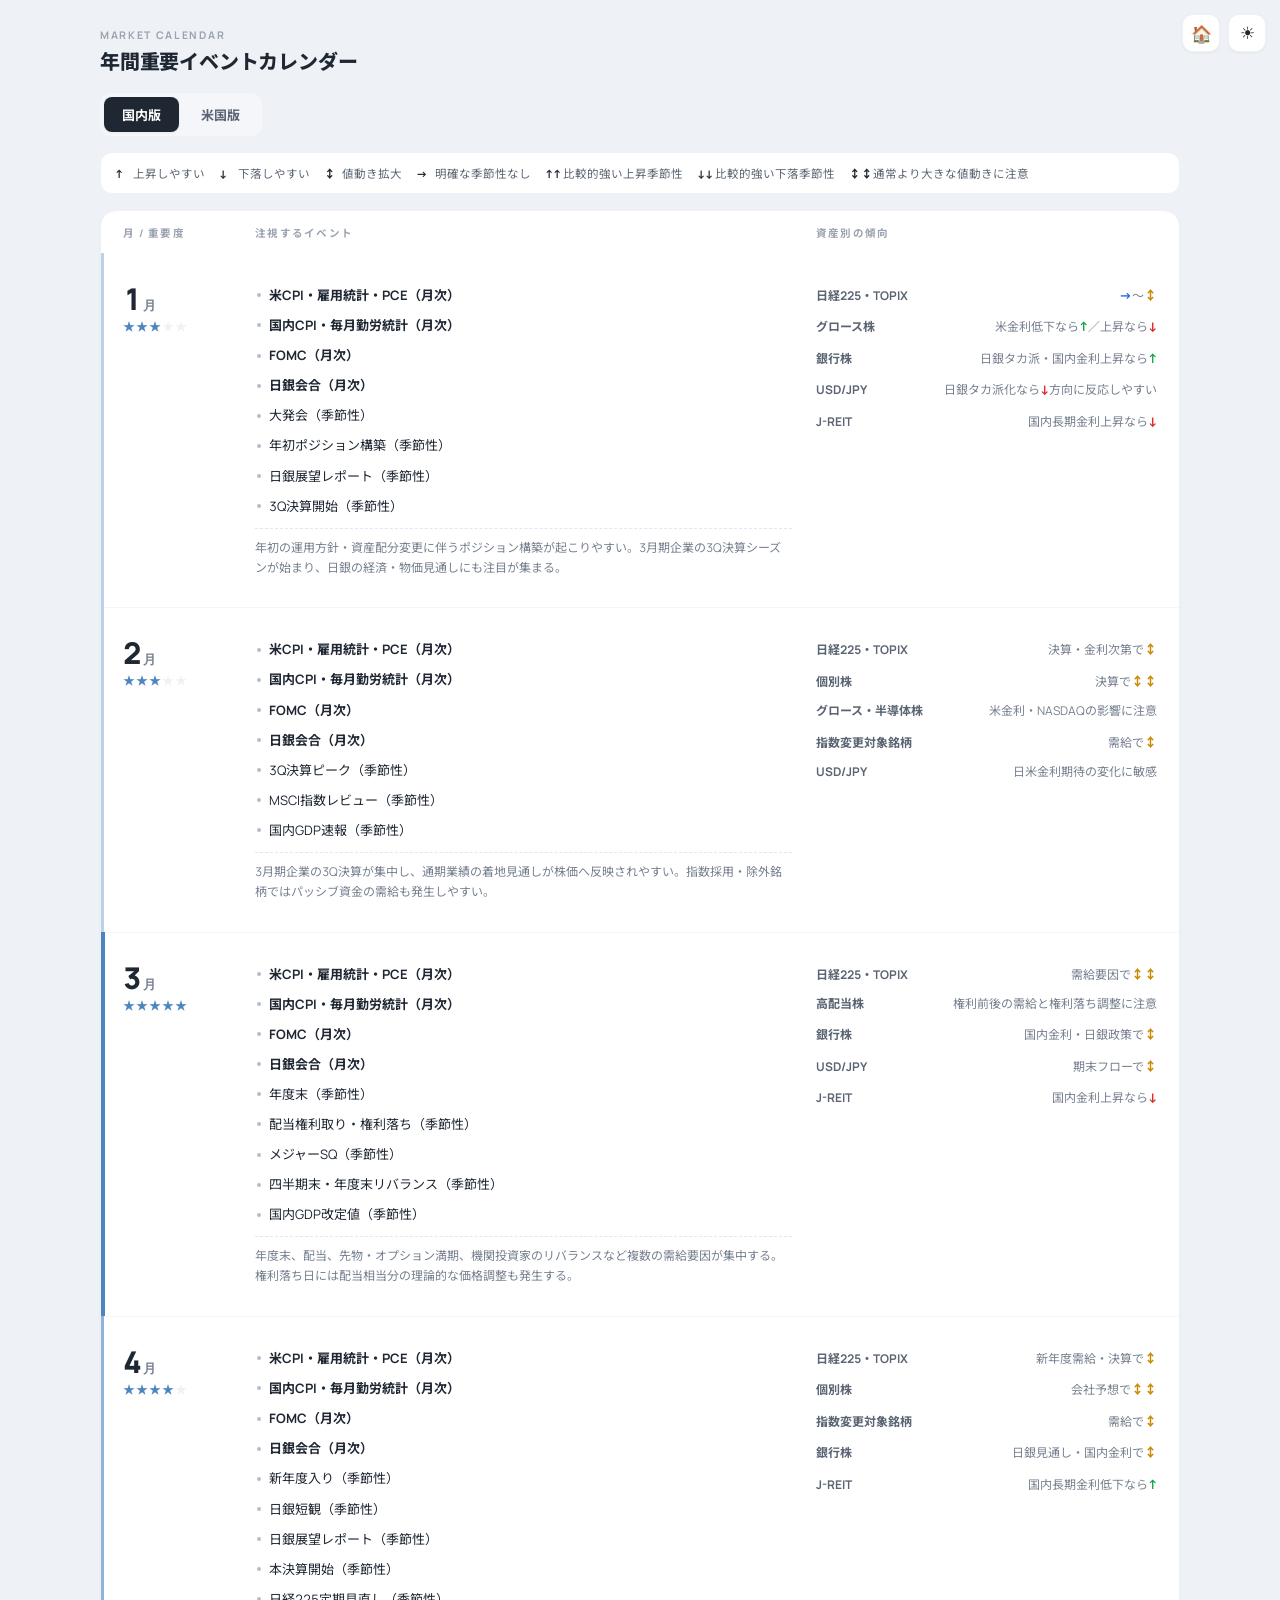
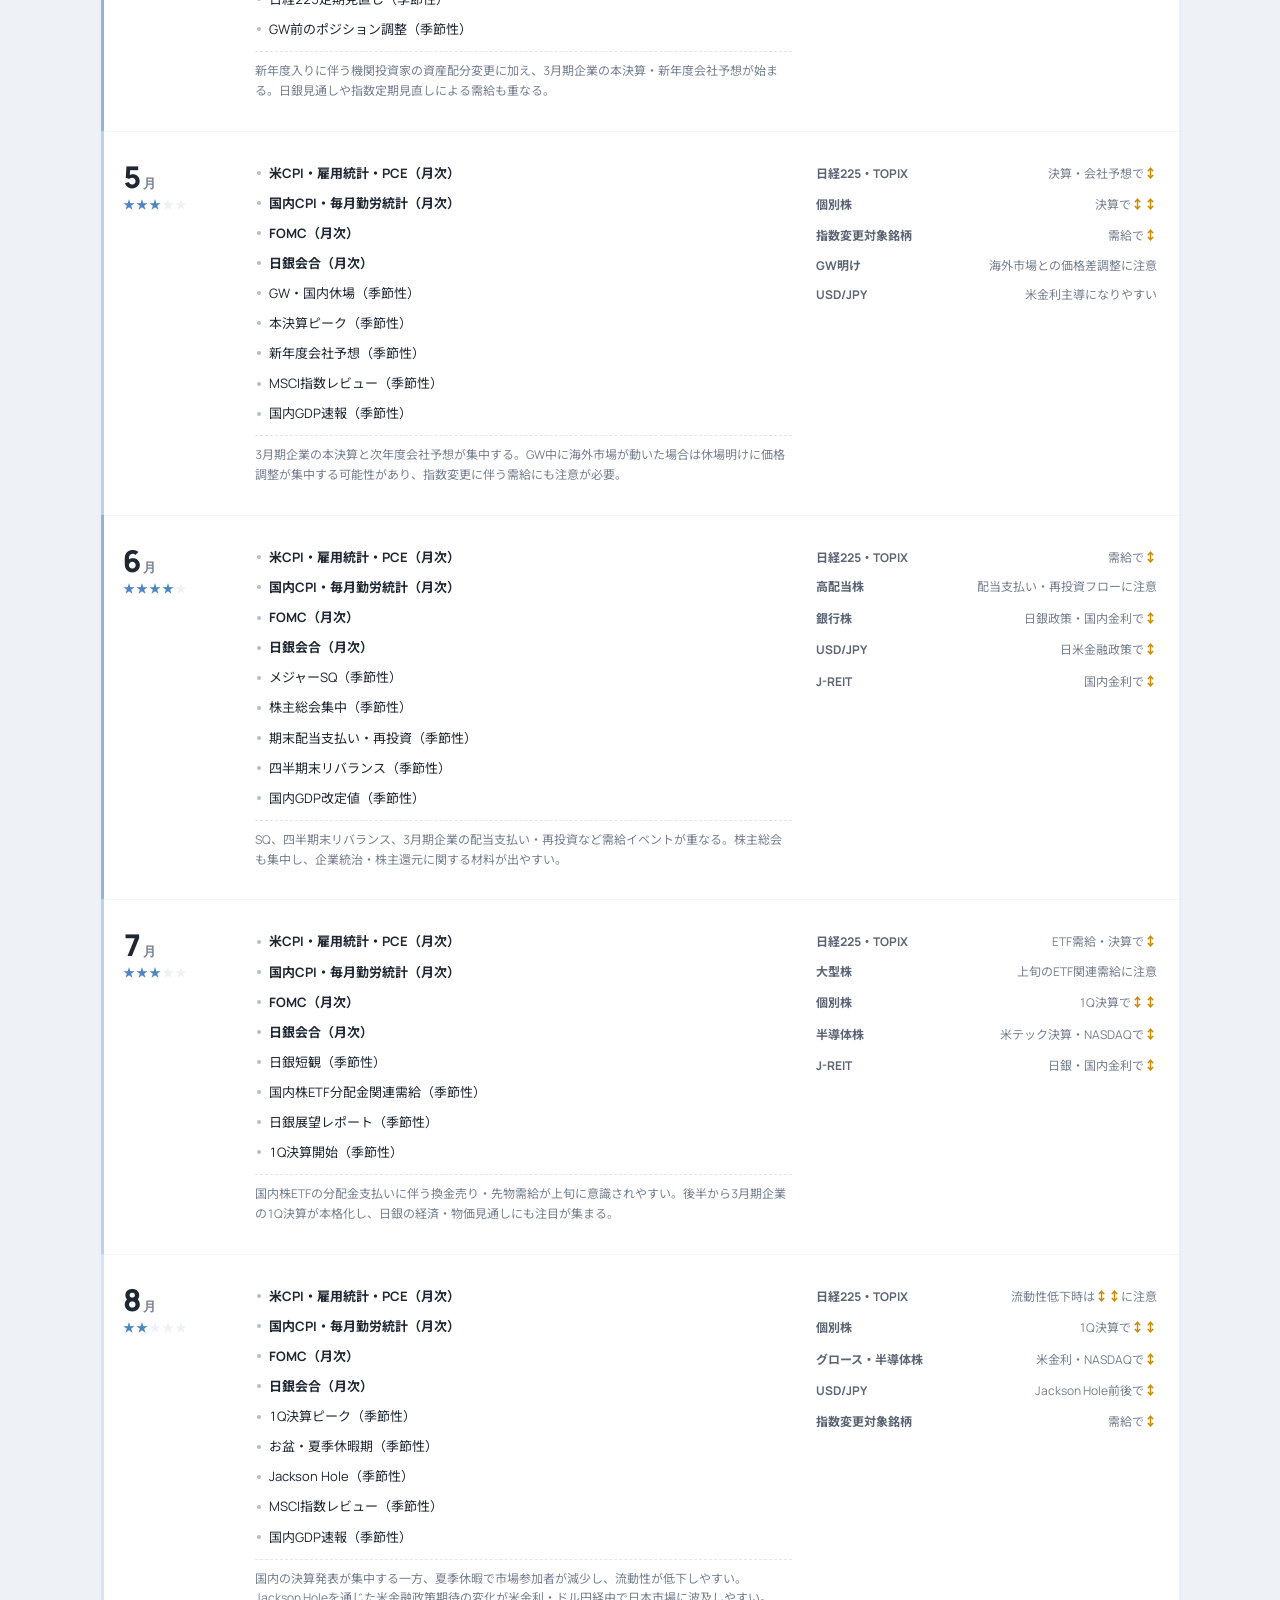
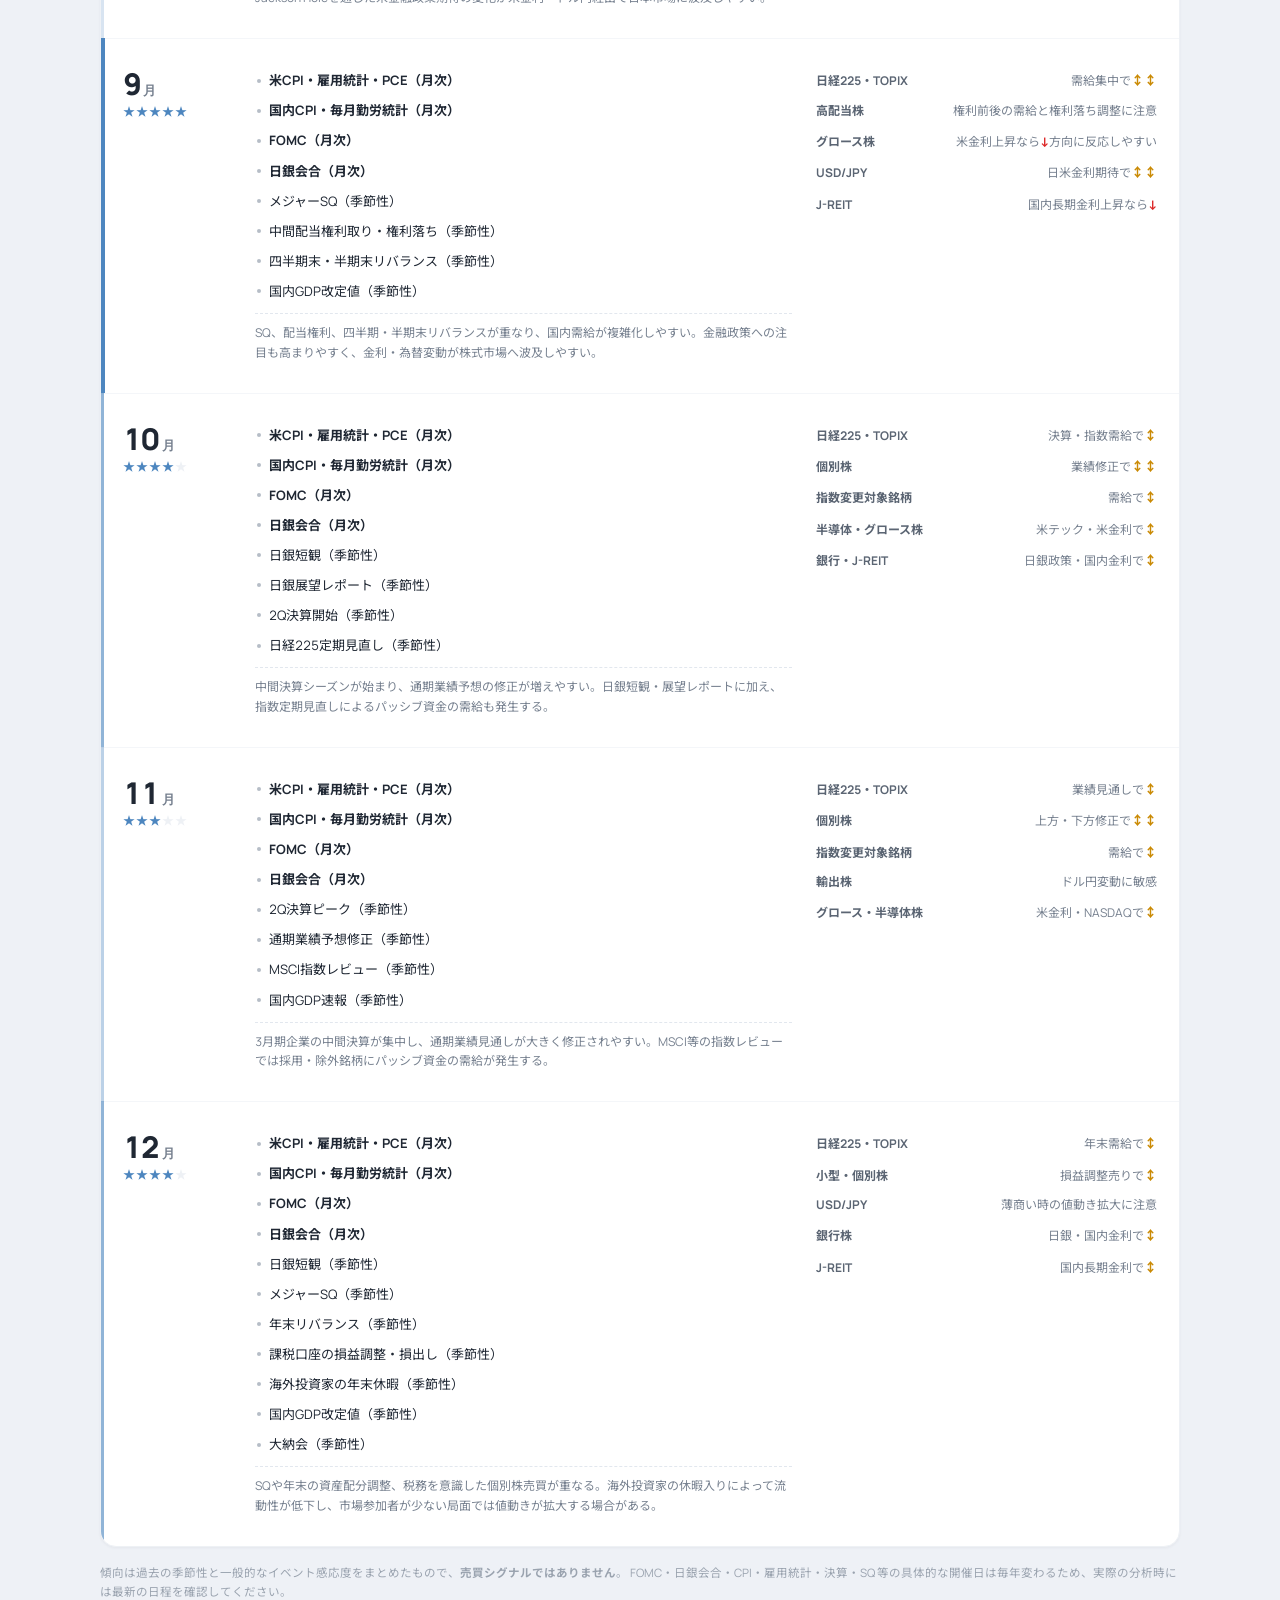
==== commit aa46363d: "[add] カレンダー画面" ====
--- a/calendar.html
+++ b/calendar.html
@@ -35,46 +35,89 @@
 .cal-heading { display: flex; flex-direction: column; gap: 4px; }
 .cal-label { font-size: 10.5px; letter-spacing: .16em; color: var(--pf-muted); font-weight: 700; }
 .cal-title { font-size: 20px; font-weight: 800; letter-spacing: -.01em; color: var(--pf-text); }
-.cal-back { display: inline-flex; align-items: center; gap: 6px; text-decoration: none; border: 1px solid var(--pf-border-strong); background: var(--pf-surface); color: var(--pf-text-2); border-radius: 9px; padding: 7px 14px; font-family: inherit; font-size: 12px; font-weight: 700; cursor: pointer; transition: background-color .15s ease, color .15s ease; }
-.cal-back:hover { background: var(--pf-surface-2); color: var(--pf-text); }
 
 .cal-tabs { display: inline-flex; gap: 4px; background: var(--pf-surface-2); border-radius: 11px; padding: 4px; margin-bottom: 16px; }
 .cal-tab { border: none; background: transparent; color: var(--pf-text-2); border-radius: 8px; padding: 8px 18px; font-family: inherit; font-size: 13px; font-weight: 700; cursor: pointer; transition: background-color .15s ease, color .15s ease; }
 .cal-tab.is-active { background: var(--pf-toggle-active); color: var(--pf-on-accent); box-shadow: 0 1px 3px var(--pf-shadow); }
+
+/* 傾向記号の色（↑緑／↓赤／↕黄／→青）。ライト/ダークで可読な明度に調整。 */
+.cal-up   { color: #16a34a; font-weight: 800; }
+.cal-down { color: #dc2626; font-weight: 800; }
+.cal-flat { color: #ca8a04; font-weight: 800; }
+.cal-none { color: #2563eb; font-weight: 800; }
+[data-theme="dark"] .cal-up   { color: #4ade80; }
+[data-theme="dark"] .cal-down { color: #f87171; }
+[data-theme="dark"] .cal-flat { color: #facc15; }
+[data-theme="dark"] .cal-none { color: #60a5fa; }
 
 /* 記号レジェンド */
 .cal-legend { display: flex; flex-wrap: wrap; gap: 8px 14px; margin-bottom: 16px; padding: 12px 14px; background: var(--pf-surface); border: 1px solid var(--pf-border); border-radius: 12px; }
 .cal-legend-item { font-size: 11.5px; color: var(--pf-text-2); }
 .cal-legend-sym { display: inline-block; min-width: 1.6em; font-weight: 800; color: var(--pf-text); }
 
-/* テーブル */
-.cal-card { background: var(--pf-surface); border: 1px solid var(--pf-border); border-radius: 16px; box-shadow: 0 1px 3px var(--pf-shadow); overflow: hidden; }
-.cal-table-scroll { overflow-x: auto; }
-.cal-table { width: 100%; border-collapse: collapse; font-size: 12.5px; }
-.cal-table th { text-align: left; font-weight: 700; color: var(--pf-text-3); background: var(--pf-surface-2); padding: 11px 14px; border-bottom: 1px solid var(--pf-border-strong); white-space: nowrap; position: sticky; top: 0; }
-.cal-table th.cal-c-imp { text-align: center; }
-.cal-table td { padding: 13px 14px; border-bottom: 1px solid var(--pf-row-border); color: var(--pf-text-2); vertical-align: top; line-height: 1.7; }
-.cal-table tr:last-child td { border-bottom: none; }
-.cal-table tr:hover td { background: var(--pf-row-hover); }
-.cal-table td strong, .cal-table th strong { color: var(--pf-text); font-weight: 700; }
-.cal-c-month { color: var(--pf-text); font-weight: 800; white-space: nowrap; width: 68px; }
-.cal-c-imp { text-align: center; white-space: nowrap; color: var(--pf-cat-jp); font-weight: 700; }
-.cal-c-event { min-width: 150px; }
-.cal-c-why { min-width: 200px; color: var(--pf-text-3); }
-.cal-c-trend { min-width: 220px; }
+/* ============================================================
+   月次アルマナック（ledger）— 各月を1つの帯として縦に連ねる。
+   左端の「背骨」の濃さ＝重要度。年間の季節性の強弱を左端の流れで一望できる。
+   ============================================================ */
+.cal-card { --cal-imp: #4d86bf; background: var(--pf-surface); border: 1px solid var(--pf-border); border-radius: 16px; box-shadow: 0 1px 3px var(--pf-shadow); overflow: hidden; }
+[data-theme="dark"] .cal-card { --cal-imp: #6aa9e0; }  /* 重要度アクセント */
+
+.cal-ledger { display: flex; flex-direction: column; }
+
+/* 見出し行（列ラベル）— デスクトップのみ */
+.cal-lhead { display: grid; grid-template-columns: 108px 1fr minmax(248px, 33%); gap: 24px; padding: 14px 22px; }
+.cal-lhead span { font-size: 10.5px; letter-spacing: .12em; color: var(--pf-muted); font-weight: 700; text-transform: uppercase; }
+
+/* 月の帯 */
+.cal-month { display: grid; grid-template-columns: 108px 1fr minmax(248px, 33%); gap: 24px; padding: 30px 22px; border-top: 1px solid var(--pf-row-border); position: relative; }
+.cal-month::before { content: ""; position: absolute; left: 0; top: -1px; bottom: -1px; width: 3px;
+  background: color-mix(in srgb, var(--cal-imp) calc(var(--w, 40) * 1%), transparent); }
+.cal-month:first-child { border-top: none; }
+.cal-month:hover { background: var(--pf-row-hover); }
+.cal-month.w-100::before { width: 4px; }
+
+/* 左：月＋重要度 */
+.cal-spine { display: flex; flex-direction: column; gap: 7px; }
+.cal-mnum { font-family: 'Manrope', sans-serif; font-weight: 800; font-size: 30px; line-height: 1; letter-spacing: -.02em; color: var(--pf-text); font-variant-numeric: tabular-nums; }
+.cal-mnum small { font-size: 13px; font-weight: 700; color: var(--pf-text-3); margin-left: 2px; }
+.cal-stars { font-size: 12px; letter-spacing: 1px; line-height: 1; }
+.cal-stars .on { color: var(--cal-imp); }
+.cal-stars .off { color: var(--pf-track); }
+.cal-stars .plus { color: var(--cal-imp); font-weight: 800; font-size: 13px; margin-left: 1px; }
+
+/* 中：イベント＋なぜ */
+.cal-main { display: flex; flex-direction: column; gap: 11px; min-width: 0; }
+.cal-events { display: flex; flex-direction: column; gap: 8px; }
+.cal-events .ev { font-size: 13px; line-height: 1.7; color: var(--pf-text); padding-left: 14px; position: relative; }
+.cal-events .ev::before { content: ""; position: absolute; left: 2px; top: .72em; width: 4px; height: 4px; border-radius: 50%; background: var(--pf-faint); }
+.cal-events .ev strong { font-weight: 700; color: var(--pf-text); }
+.cal-why { font-size: 12px; line-height: 1.65; color: var(--pf-text-3); border-top: 1px dashed var(--pf-border-strong); padding-top: 9px; }
+.cal-why strong { color: var(--pf-text-2); font-weight: 700; }
+
+/* 右：傾向 */
+.cal-trend { display: flex; flex-direction: column; gap: 9px; }
+.cal-trow { display: flex; align-items: baseline; justify-content: space-between; gap: 12px; font-size: 12px; line-height: 1.7; }
+.cal-tlabel { color: var(--pf-text-2); font-weight: 700; flex: 0 1 auto; }
+.cal-tval { color: var(--pf-text-3); text-align: right; flex: 1 1 auto; white-space: nowrap; }
+.cal-tval .cal-up, .cal-tval .cal-down, .cal-tval .cal-flat, .cal-tval .cal-none { font-size: 13px; }
 
 .cal-note { margin-top: 16px; font-size: 11.5px; color: var(--pf-muted); line-height: 1.7; }
 .cal-state { padding: 40px 16px; text-align: center; color: var(--pf-muted); font-size: 13px; }
 
-@media (max-width: 640px) {
+@media (max-width: 720px) {
   .cal-page { padding: 20px 10px 48px; }
   .cal-title { font-size: 17px; }
-  .cal-table { font-size: 12px; }
-  .cal-table th, .cal-table td { padding: 10px 10px; }
+  .cal-lhead { display: none; }
+  .cal-month { grid-template-columns: 1fr; gap: 14px; padding: 18px 16px 18px 18px; }
+  .cal-spine { flex-direction: row; align-items: baseline; gap: 12px; }
+  .cal-mnum { font-size: 24px; }
+  .cal-trend { border-top: 1px dashed var(--pf-border-strong); padding-top: 11px; }
 }
 </style>
 </head>
 <body>
+<!-- ポートフォリオへ戻る導線（テーマ切替の左隣に固定。index.html の pf-nav-cal と対をなす） -->
+<a id="pf-nav-home" class="pf-nav-home" href="./index.html" aria-label="ポートフォリオへ戻る" title="ポートフォリオへ戻る">🏠</a>
 <button id="pf-theme-toggle" class="pf-theme-toggle" type="button" aria-label="テーマ切替" title="ライト / ダーク切替"></button>
 <script>
 // テーマ切替トグル（index.html と同一挙動・同一 localStorage キー）
@@ -110,7 +153,6 @@
         <div class="cal-label">MARKET CALENDAR</div>
         <div class="cal-title">年間重要イベントカレンダー</div>
       </div>
-      <a class="cal-back" href="./index.html">← ポートフォリオへ戻る</a>
     </div>
 
     <div class="cal-tabs" id="cal-tabs" role="tablist">
@@ -119,17 +161,17 @@
     </div>
 
     <div class="cal-legend" aria-label="傾向カラムの記号">
-      <span class="cal-legend-item"><span class="cal-legend-sym">↑</span>上昇しやすい</span>
-      <span class="cal-legend-item"><span class="cal-legend-sym">↓</span>下落しやすい</span>
-      <span class="cal-legend-item"><span class="cal-legend-sym">↕</span>値動き拡大</span>
-      <span class="cal-legend-item"><span class="cal-legend-sym">→</span>明確な季節性なし</span>
-      <span class="cal-legend-item"><span class="cal-legend-sym">↑↑</span>比較的強い上昇季節性</span>
-      <span class="cal-legend-item"><span class="cal-legend-sym">↓↓</span>比較的強い下落季節性</span>
-      <span class="cal-legend-item"><span class="cal-legend-sym">↕↕</span>通常より大きな値動きに注意</span>
+      <span class="cal-legend-item"><span class="cal-legend-sym cal-up">↑</span>上昇しやすい</span>
+      <span class="cal-legend-item"><span class="cal-legend-sym cal-down">↓</span>下落しやすい</span>
+      <span class="cal-legend-item"><span class="cal-legend-sym cal-flat">↕</span>値動き拡大</span>
+      <span class="cal-legend-item"><span class="cal-legend-sym cal-none">→</span>明確な季節性なし</span>
+      <span class="cal-legend-item"><span class="cal-legend-sym cal-up">↑↑</span>比較的強い上昇季節性</span>
+      <span class="cal-legend-item"><span class="cal-legend-sym cal-down">↓↓</span>比較的強い下落季節性</span>
+      <span class="cal-legend-item"><span class="cal-legend-sym cal-flat">↕↕</span>通常より大きな値動きに注意</span>
     </div>
 
     <div class="cal-card">
-      <div id="cal-body" class="cal-table-scroll">
+      <div id="cal-body">
         <div class="cal-state">読み込み中…</div>
       </div>
     </div>
@@ -159,12 +201,26 @@
   function escapeHtml(s) {
     return s.replace(/&/g, '&amp;').replace(/</g, '&lt;').replace(/>/g, '&gt;');
   }
-  // セル内の記法を安全に変換：先にエスケープ→**bold**と<br>のみ復元する。
-  function renderCell(raw) {
+  // インライン記法を安全に変換：エスケープ→**bold**→傾向記号に配色。
+  // <br> は含まない前提（呼び出し側で splitBr により分割済み）。
+  function inline(raw) {
     var html = escapeHtml(raw);
-    html = html.replace(/&lt;br\s*\/?&gt;/gi, '<br>');       // <br> を復元
     html = html.replace(/\*\*([^*]+)\*\*/g, '<strong>$1</strong>'); // **bold**
+    // 傾向記号に配色（↑緑／↓赤／↕黄／→青）。↑↑等の連続はグリフ単位で着色される。
+    html = html.replace(/↑/g, '<span class="cal-up">↑</span>')
+               .replace(/↓/g, '<span class="cal-down">↓</span>')
+               .replace(/↕/g, '<span class="cal-flat">↕</span>')
+               .replace(/→/g, '<span class="cal-none">→</span>');
+    html = html.replace(/\*\*/g, ''); // 対にならず残った ** を除去（部分太字セル対策）
     return html;
+  }
+  // <br> でセグメント分割（前後空白除去、空要素は除外）
+  function splitBr(raw) {
+    return raw.split(/<br\s*\/?>/i).map(function (s) { return s.trim(); })
+              .filter(function (s) { return s.length; });
+  }
+  function stripBold(s) {
+    return s.trim().replace(/^\*\*/, '').replace(/\*\*$/, '').trim();
   }
   function splitRow(line) {
     // 前後の | を落としてセル分割（セル内に | は出現しない前提）
@@ -196,24 +252,65 @@
     return rows;
   }
 
-  function buildTableHtml(rows) {
-    var header = rows[0];
-    var classFor = ['cal-c-month', 'cal-c-event', 'cal-c-imp', 'cal-c-why', 'cal-c-trend'];
-    var html = '<table class="cal-table"><thead><tr>';
-    header.forEach(function (h, idx) {
-      var extra = (idx === 2) ? ' cal-c-imp' : '';
-      html += '<th class="' + (classFor[idx] || '') + extra + '">' + renderCell(h) + '</th>';
-    });
-    html += '</tr></thead><tbody>';
+  // 重要度セル（例 "★★★★☆" / "**★★★★★＋**"）→ {count, plus}
+  function parseImportance(raw) {
+    var s = stripBold(raw);
+    var count = (s.match(/★/g) || []).length;
+    return { count: count, plus: /[＋+]/.test(s) };
+  }
+  // 星の見た目（塗り5段階＋「＋」）と、背骨の濃度 --w を返す
+  function renderStars(imp) {
+    var wmap = { 1: 12, 2: 22, 3: 38, 4: 62, 5: 100 };
+    var w = wmap[Math.min(imp.count, 5)] || 40;
+    var stars = '';
+    for (var i = 1; i <= 5; i++) stars += '<span class="' + (i <= imp.count ? 'on' : 'off') + '">★</span>';
+    if (imp.plus) stars += '<span class="plus">＋</span>';
+    return { html: '<div class="cal-stars" title="重要度">' + stars + '</div>', w: w };
+  }
+  // 月ラベル（"**1月**" → 数字を大きく＋「月」を添える）
+  function renderMonth(raw) {
+    var s = stripBold(raw);
+    var m = s.match(/(\d+)\s*月/);
+    if (m) return '<div class="cal-mnum">' + m[1] + '<small>月</small></div>';
+    return '<div class="cal-mnum" style="font-size:20px;">' + inline(s) + '</div>';
+  }
+  // 傾向セグメント（"**日経225：↑**"）→ ラベル／値の行
+  function renderTrend(raw) {
+    return splitBr(raw).map(function (seg) {
+      var s = stripBold(seg);
+      var idx = s.indexOf('：'); if (idx < 0) idx = s.indexOf(':');
+      if (idx >= 0) {
+        var label = s.slice(0, idx).trim();
+        var val = s.slice(idx + 1).trim();
+        return '<div class="cal-trow"><span class="cal-tlabel">' + inline(label) +
+               '</span><span class="cal-tval">' + inline(val) + '</span></div>';
+      }
+      return '<div class="cal-trow"><span class="cal-tval" style="text-align:left;flex:1 1 100%;">' + inline(s) + '</span></div>';
+    }).join('');
+  }
+
+  function buildLedger(rows) {
+    // 列は「月 / 注視するイベント / 重要度 / なぜ動きやすいか / 傾向」の固定5列。
+    var html = '<div class="cal-lhead"><span>月 / 重要度</span><span>注視するイベント</span><span>資産別の傾向</span></div>';
+    html += '<div class="cal-ledger">';
     for (var r = 1; r < rows.length; r++) {
       if (isSeparator(rows[r])) continue;
-      html += '<tr>';
-      rows[r].forEach(function (c, idx) {
-        html += '<td class="' + (classFor[idx] || '') + '">' + renderCell(c) + '</td>';
-      });
-      html += '</tr>';
+      var c = rows[r];
+      var imp = parseImportance(c[2] || '');
+      var st = renderStars(imp);
+      // イベントの強調（**）は保持したいので stripBold せず inline に通す
+      var events = splitBr(c[1] || '').map(function (e) { return '<div class="ev">' + inline(e) + '</div>'; }).join('');
+      var why = splitBr(c[3] || '').map(inline).join(' ');
+      var trend = renderTrend(c[4] || '');
+
+      html += '<div class="cal-month' + (st.w >= 100 ? ' w-100' : '') + '" style="--w:' + st.w + ';">' +
+        '<div class="cal-spine">' + renderMonth(c[0] || '') + st.html + '</div>' +
+        '<div class="cal-main"><div class="cal-events">' + events + '</div>' +
+          (why ? '<div class="cal-why">' + why + '</div>' : '') + '</div>' +
+        '<div class="cal-trend">' + trend + '</div>' +
+      '</div>';
     }
-    html += '</tbody></table>';
+    html += '</div>';
     return html;
   }
 
@@ -228,7 +325,7 @@
       .then(function (md) {
         var rows = extractTable(md);
         if (!rows) throw new Error('「年間カレンダー」テーブルが見つかりませんでした。');
-        var html = buildTableHtml(rows);
+        var html = buildLedger(rows);
         cache[key] = html;
         if (current === key) body.innerHTML = html;
       })
--- a/styles.css
+++ b/styles.css
@@ -86,6 +86,10 @@
 .pf-theme-toggle { position: fixed; top: 14px; right: 14px; z-index: 1000; width: 38px; height: 38px; border-radius: 11px; border: 1px solid var(--pf-border); background: var(--pf-surface); box-shadow: 0 1px 3px var(--pf-shadow); color: var(--pf-text); font-size: 17px; line-height: 1; cursor: pointer; display: flex; align-items: center; justify-content: center; transition: background-color .2s ease, border-color .2s ease, box-shadow .2s ease; }
 .pf-theme-toggle:hover { box-shadow: 0 2px 8px var(--pf-shadow-2); }
 
+/* ページ間の導線アイコン（テーマ切替の左隣に固定）。pf-nav-cal=カレンダーへ / pf-nav-home=ポートフォリオへ */
+.pf-nav-cal, .pf-nav-home { position: fixed; top: 14px; right: 60px; z-index: 1000; width: 38px; height: 38px; border-radius: 11px; border: 1px solid var(--pf-border); background: var(--pf-surface); box-shadow: 0 1px 3px var(--pf-shadow); color: var(--pf-text); font-size: 17px; line-height: 1; text-decoration: none; display: flex; align-items: center; justify-content: center; transition: background-color .2s ease, border-color .2s ease, box-shadow .2s ease; }
+.pf-nav-cal:hover, .pf-nav-home:hover { box-shadow: 0 2px 8px var(--pf-shadow-2); border-color: var(--pf-accent); }
+
 /* ===== SCROLL TO TOP （x-dc の外に置く固定ボタン。一定量スクロールで表示） ===== */
 .pf-totop { position: fixed; bottom: 20px; right: 14px; z-index: 1000; width: 44px; height: 44px; border-radius: 12px; border: 1px solid var(--pf-border); background: var(--pf-surface); box-shadow: 0 1px 3px var(--pf-shadow); color: var(--pf-text); font-size: 19px; line-height: 1; cursor: pointer; display: flex; align-items: center; justify-content: center; transition: background-color .2s ease, border-color .2s ease, box-shadow .2s ease, opacity .2s ease, visibility .2s ease, transform .2s ease; opacity: 0; visibility: hidden; transform: translateY(8px); }
 .pf-totop.is-visible { opacity: 1; visibility: visible; transform: translateY(0); }
@@ -106,12 +110,10 @@
 
 /* ===== HEADER ===== */
 .pf-topbar { display: flex; justify-content: space-between; align-items: center; gap: 16px; flex-wrap: wrap; margin-bottom: 18px; }
-.pf-brand { display: flex; align-items: flex-end; gap: 13px; }
+.pf-brand { display: flex; align-items: center; gap: 13px; }
 .pf-logo { width: 42px; height: 42px; border-radius: 13px; background: linear-gradient(135deg,#5b9bd5,#9b8cd4); display: flex; align-items: center; justify-content: center; color: #fff; font-weight: 800; font-size: 17px; letter-spacing: .02em; }
 .pf-brand-label { font-size: 10.5px; letter-spacing: .16em; color: var(--pf-muted); font-weight: 700; }
 .pf-brand-title { font-size: 18px; font-weight: 800; letter-spacing: -.01em; }
-.pf-brand-cal { display: inline-flex; align-items: center; gap: 5px; text-decoration: none; border: 1px solid var(--pf-border-strong); background: var(--pf-surface); color: var(--pf-text-2); border-radius: 9px; padding: 6px 12px; font-size: 12px; font-weight: 700; white-space: nowrap; transition: background-color .15s ease, color .15s ease, border-color .15s ease; }
-.pf-brand-cal:hover { background: var(--pf-surface-2); color: var(--pf-text); border-color: var(--pf-accent); }
 .pf-meta { text-align: right; font-size: 12px; color: var(--pf-text-3); line-height: 1.7; }
 .pf-meta-rate { display: flex; align-items: center; justify-content: flex-end; gap: 7px; margin-top: 2px; }
 .pf-meta-badge { display: inline-flex; align-items: center; gap: 4px; font-size: 10.5px; color: var(--pf-muted); }
